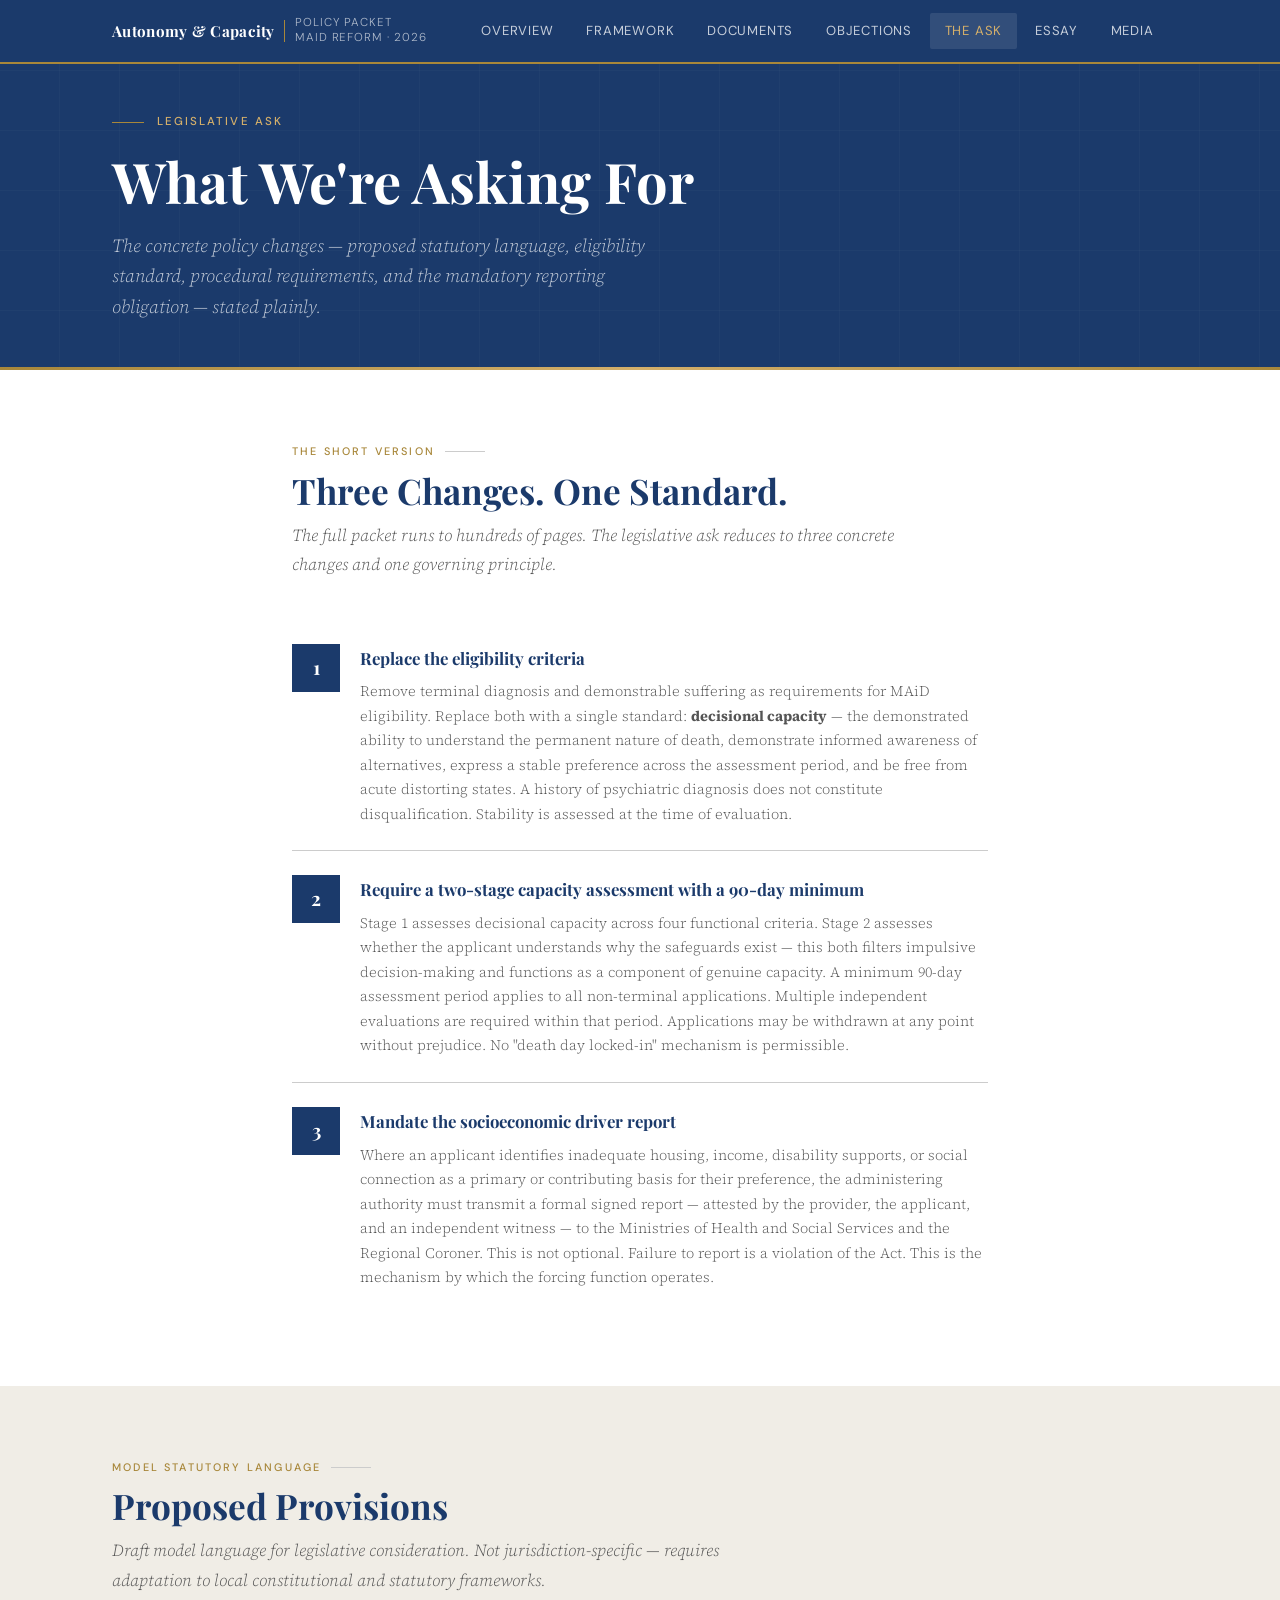
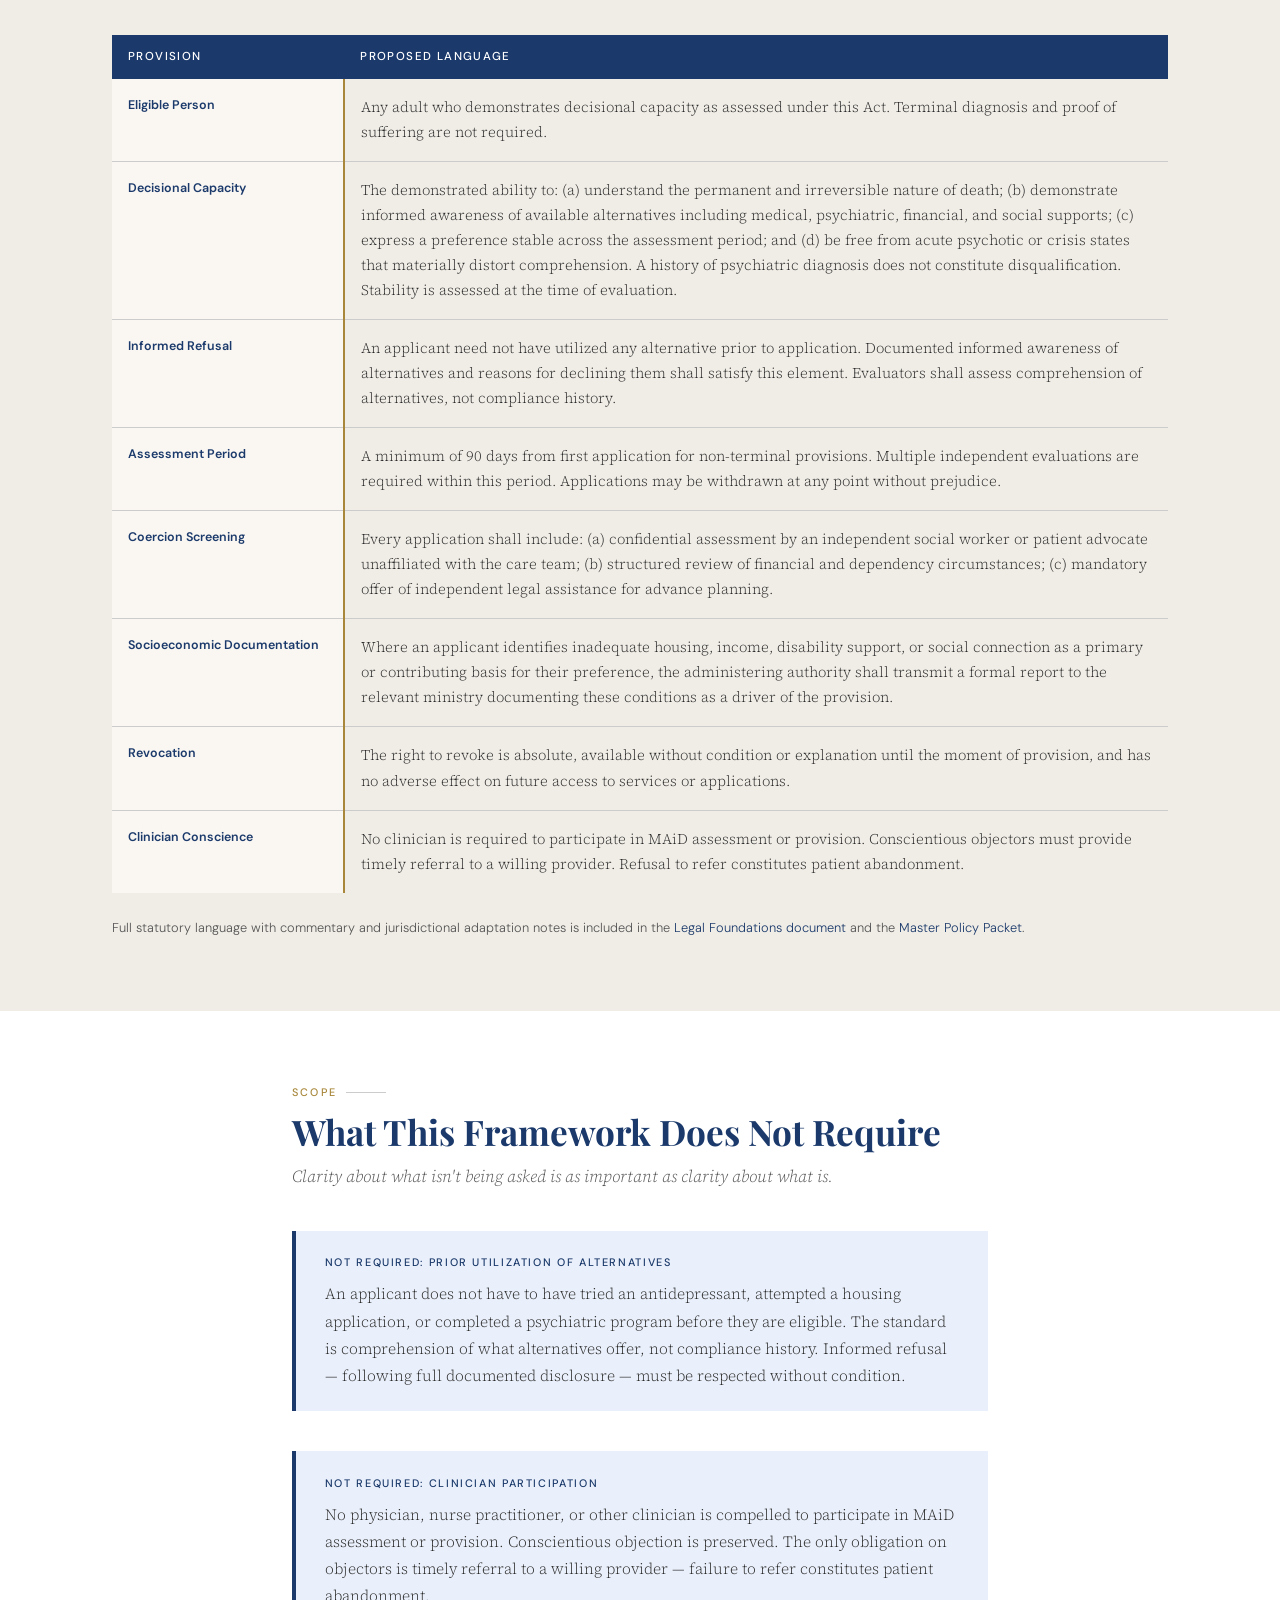
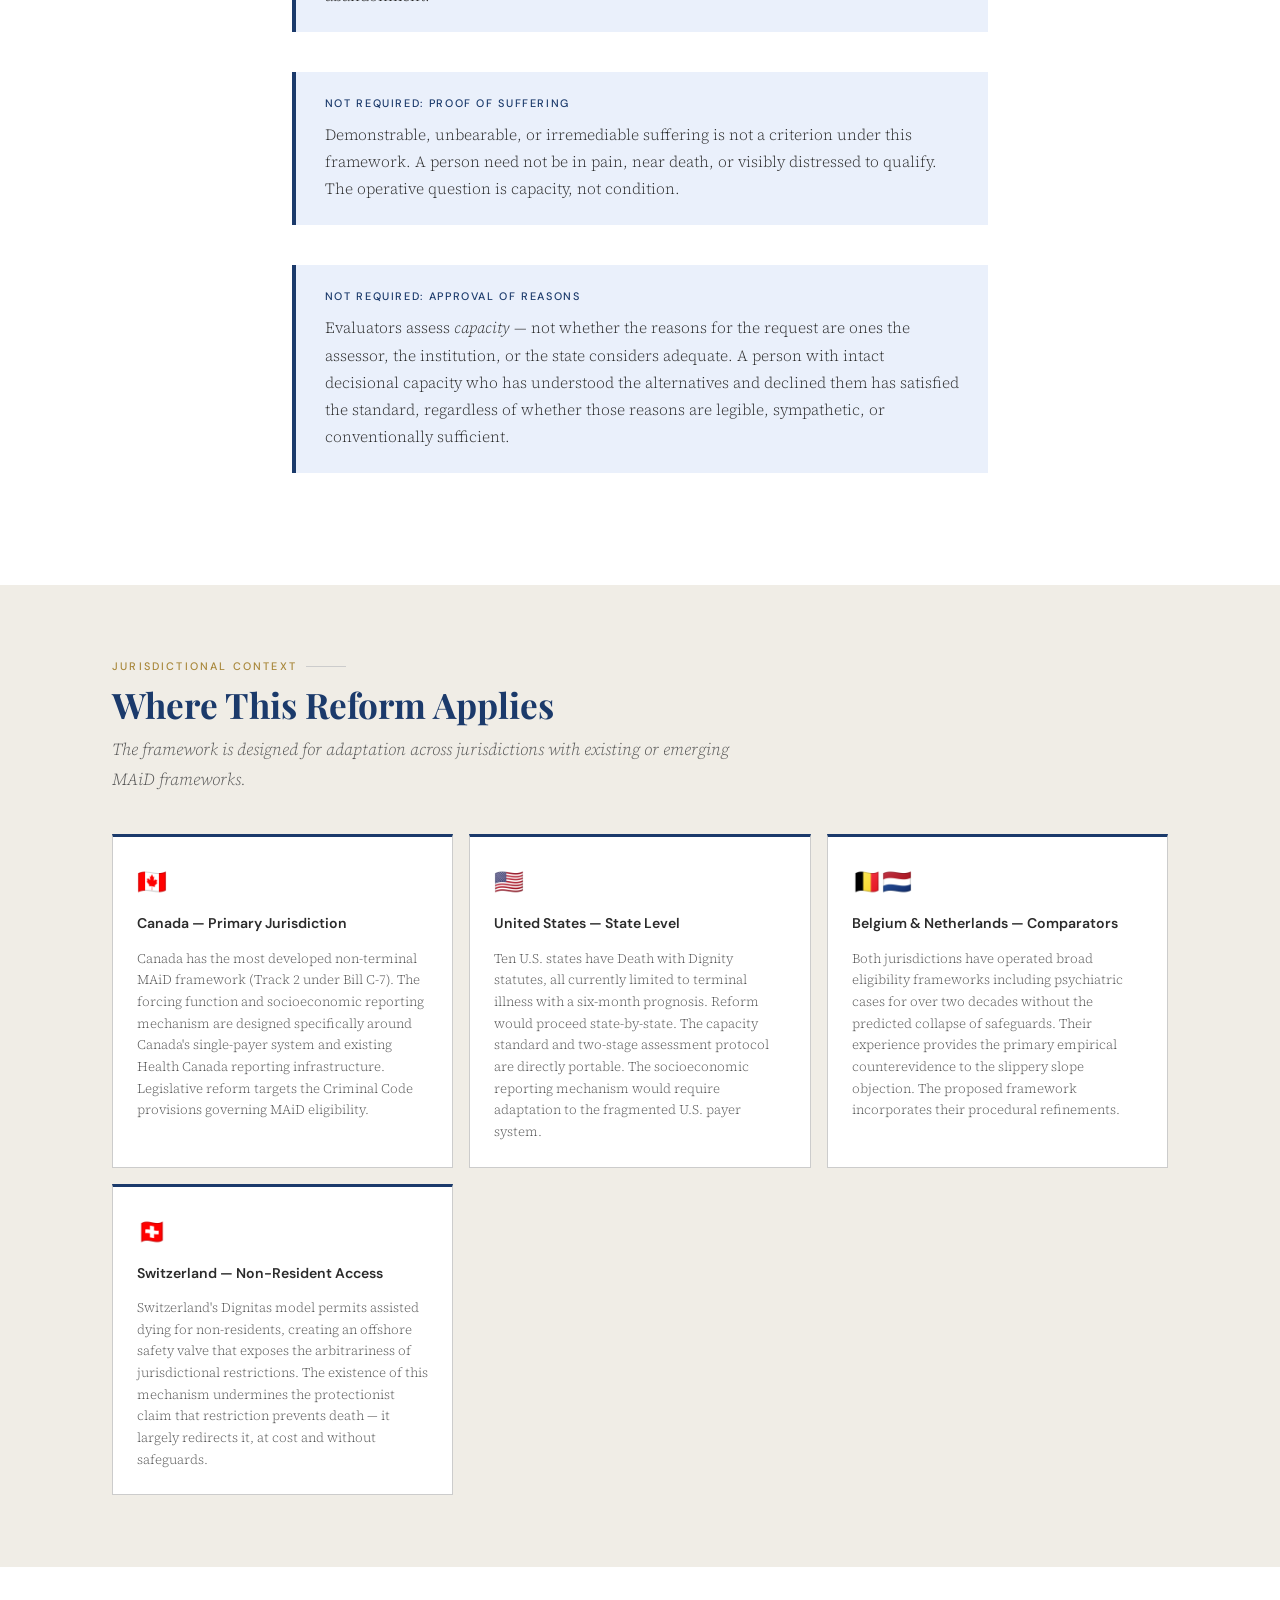
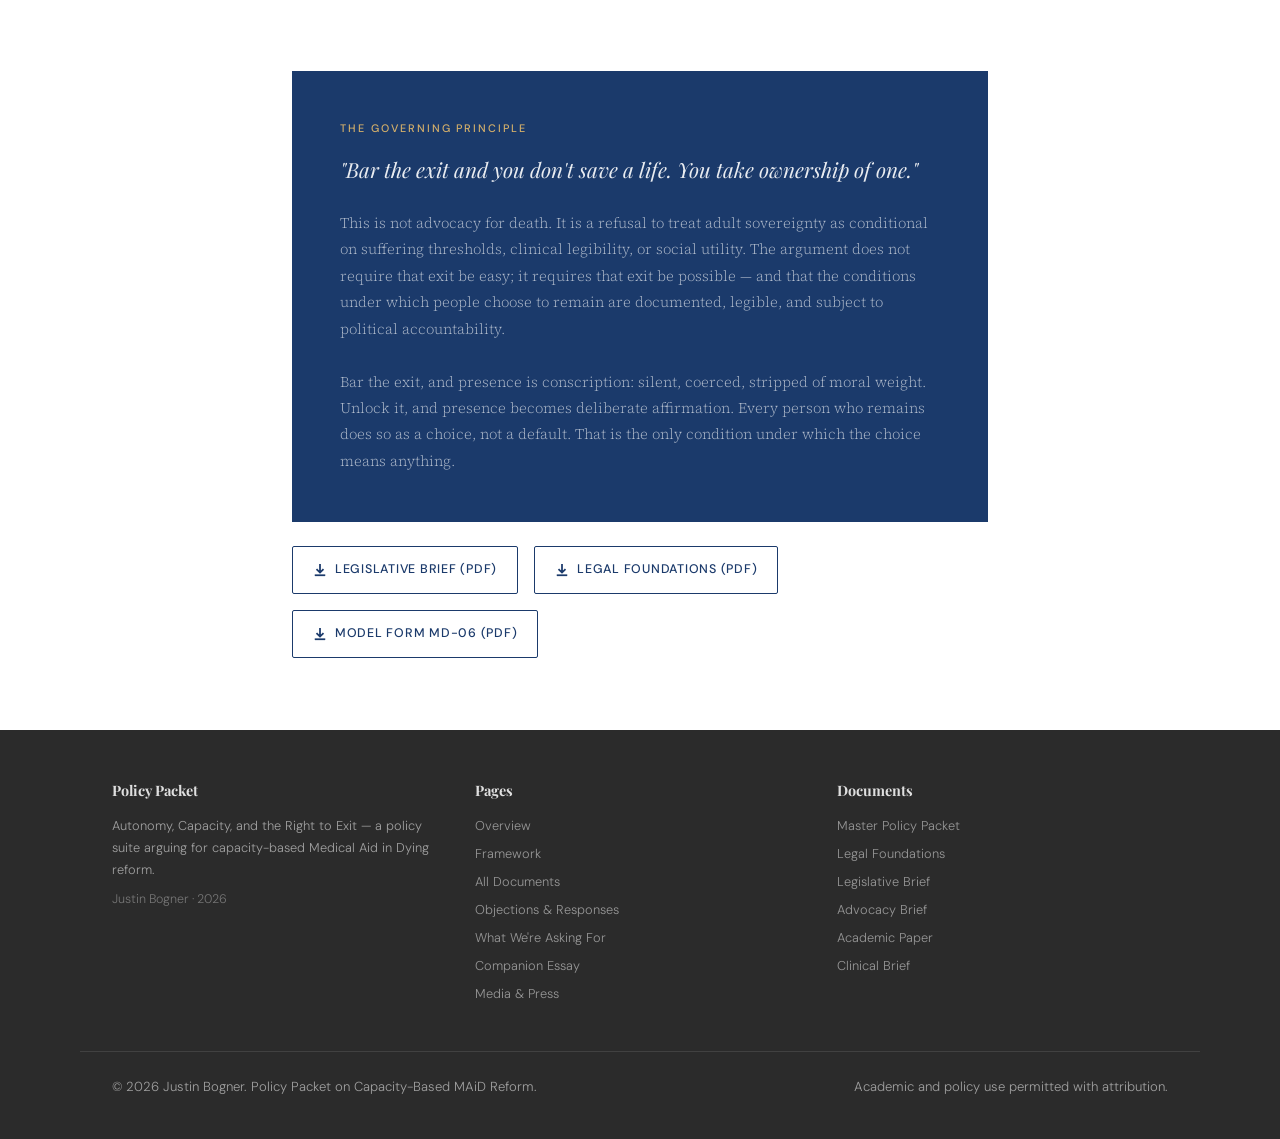
==== ask.html @ 9078996b "Add files via upload" ====
<!DOCTYPE html>
<html lang="en">
<head>
  <meta charset="UTF-8">
  <meta name="viewport" content="width=device-width, initial-scale=1.0">
  <title>What We're Asking For — Autonomy, Capacity, and the Right to Exit</title>
  <meta name="description" content="The concrete legislative ask: proposed statutory language, eligibility standard, procedural requirements, and the mandatory reporting mechanism.">
  <link rel="stylesheet" href="style.css">
</head>
<body>

<header class="site-header">
  <div class="site-header__inner">
    <a href="index.html" class="site-header__wordmark">
      <span>Autonomy &amp; Capacity</span>
      <span class="wordmark-rule"></span>
      <span class="wordmark-sub">Policy Packet<br>MAiD Reform · 2026</span>
    </a>
    <nav>
      <a href="index.html">Overview</a>
      <a href="framework.html">Framework</a>
      <a href="documents.html">Documents</a>
      <a href="objections.html">Objections</a>
      <a href="ask.html" class="active">The Ask</a>
      <a href="essay.html">Essay</a>
      <a href="media.html">Media</a>
    </nav>
    <button class="nav-toggle" aria-label="Toggle navigation" aria-expanded="false">
      <span class="nav-toggle__bar"></span>
      <span class="nav-toggle__bar"></span>
      <span class="nav-toggle__bar"></span>
    </button>
  </div>
</header>

<section class="hero hero--sm">
  <div class="hero__inner">
    <div class="hero__eyebrow">Legislative Ask</div>
    <h1 class="hero__title">What We're Asking For</h1>
    <p class="hero__subtitle">The concrete policy changes — proposed statutory language, eligibility standard, procedural requirements, and the mandatory reporting obligation — stated plainly.</p>
  </div>
</section>

<!-- BOTTOM LINE UP FRONT -->
<section class="section section--white">
  <div class="container--narrow">
    <div class="section__label">The Short Version</div>
    <h2 class="section__title">Three Changes. One Standard.</h2>
    <p class="section__lead">The full packet runs to hundreds of pages. The legislative ask reduces to three concrete changes and one governing principle.</p>

    <div style="margin-top: 2rem;">
      <div class="ask-step">
        <div class="ask-step__num">1</div>
        <div>
          <div class="ask-step__title">Replace the eligibility criteria</div>
          <div class="ask-step__text">Remove terminal diagnosis and demonstrable suffering as requirements for MAiD eligibility. Replace both with a single standard: <strong>decisional capacity</strong> — the demonstrated ability to understand the permanent nature of death, demonstrate informed awareness of alternatives, express a stable preference across the assessment period, and be free from acute distorting states. A history of psychiatric diagnosis does not constitute disqualification. Stability is assessed at the time of evaluation.</div>
        </div>
      </div>
      <div class="ask-step">
        <div class="ask-step__num">2</div>
        <div>
          <div class="ask-step__title">Require a two-stage capacity assessment with a 90-day minimum</div>
          <div class="ask-step__text">Stage 1 assesses decisional capacity across four functional criteria. Stage 2 assesses whether the applicant understands why the safeguards exist — this both filters impulsive decision-making and functions as a component of genuine capacity. A minimum 90-day assessment period applies to all non-terminal applications. Multiple independent evaluations are required within that period. Applications may be withdrawn at any point without prejudice. No "death day locked-in" mechanism is permissible.</div>
        </div>
      </div>
      <div class="ask-step">
        <div class="ask-step__num">3</div>
        <div>
          <div class="ask-step__title">Mandate the socioeconomic driver report</div>
          <div class="ask-step__text">Where an applicant identifies inadequate housing, income, disability supports, or social connection as a primary or contributing basis for their preference, the administering authority must transmit a formal signed report — attested by the provider, the applicant, and an independent witness — to the Ministries of Health and Social Services and the Regional Coroner. This is not optional. Failure to report is a violation of the Act. This is the mechanism by which the forcing function operates.</div>
        </div>
      </div>
    </div>
  </div>
</section>

<!-- STATUTORY LANGUAGE -->
<section class="section section--alt">
  <div class="container">
    <div class="section__label">Model Statutory Language</div>
    <h2 class="section__title">Proposed Provisions</h2>
    <p class="section__lead">Draft model language for legislative consideration. Not jurisdiction-specific — requires adaptation to local constitutional and statutory frameworks.</p>

    <table class="statute-table">
      <thead>
        <tr>
          <th>Provision</th>
          <th>Proposed Language</th>
        </tr>
      </thead>
      <tbody>
        <tr>
          <td>Eligible Person</td>
          <td>Any adult who demonstrates decisional capacity as assessed under this Act. Terminal diagnosis and proof of suffering are not required.</td>
        </tr>
        <tr>
          <td>Decisional Capacity</td>
          <td>The demonstrated ability to: (a) understand the permanent and irreversible nature of death; (b) demonstrate informed awareness of available alternatives including medical, psychiatric, financial, and social supports; (c) express a preference stable across the assessment period; and (d) be free from acute psychotic or crisis states that materially distort comprehension. A history of psychiatric diagnosis does not constitute disqualification. Stability is assessed at the time of evaluation.</td>
        </tr>
        <tr>
          <td>Informed Refusal</td>
          <td>An applicant need not have utilized any alternative prior to application. Documented informed awareness of alternatives and reasons for declining them shall satisfy this element. Evaluators shall assess comprehension of alternatives, not compliance history.</td>
        </tr>
        <tr>
          <td>Assessment Period</td>
          <td>A minimum of 90 days from first application for non-terminal provisions. Multiple independent evaluations are required within this period. Applications may be withdrawn at any point without prejudice.</td>
        </tr>
        <tr>
          <td>Coercion Screening</td>
          <td>Every application shall include: (a) confidential assessment by an independent social worker or patient advocate unaffiliated with the care team; (b) structured review of financial and dependency circumstances; (c) mandatory offer of independent legal assistance for advance planning.</td>
        </tr>
        <tr>
          <td>Socioeconomic Documentation</td>
          <td>Where an applicant identifies inadequate housing, income, disability support, or social connection as a primary or contributing basis for their preference, the administering authority shall transmit a formal report to the relevant ministry documenting these conditions as a driver of the provision.</td>
        </tr>
        <tr>
          <td>Revocation</td>
          <td>The right to revoke is absolute, available without condition or explanation until the moment of provision, and has no adverse effect on future access to services or applications.</td>
        </tr>
        <tr>
          <td>Clinician Conscience</td>
          <td>No clinician is required to participate in MAiD assessment or provision. Conscientious objectors must provide timely referral to a willing provider. Refusal to refer constitutes patient abandonment.</td>
        </tr>
      </tbody>
    </table>

    <p style="font-size:0.8rem; color:var(--mid); font-family:'DM Sans',sans-serif; margin-top:0.75rem;">Full statutory language with commentary and jurisdictional adaptation notes is included in the <a href="pdfs/01_legal_foundations.pdf" target="_blank" style="color:var(--navy);">Legal Foundations document</a> and the <a href="pdfs/00_master_policy.pdf" target="_blank" style="color:var(--navy);">Master Policy Packet</a>.</p>
  </div>
</section>

<!-- WHAT THIS DOES NOT ASK -->
<section class="section section--white">
  <div class="container--narrow">
    <div class="section__label">Scope</div>
    <h2 class="section__title">What This Framework Does Not Require</h2>
    <p class="section__lead">Clarity about what isn't being asked is as important as clarity about what is.</p>

    <div class="callout callout--navy mt-15">
      <div class="callout__label">Not required: prior utilization of alternatives</div>
      <p>An applicant does not have to have tried an antidepressant, attempted a housing application, or completed a psychiatric program before they are eligible. The standard is comprehension of what alternatives offer, not compliance history. Informed refusal — following full documented disclosure — must be respected without condition.</p>
    </div>

    <div class="callout callout--navy">
      <div class="callout__label">Not required: clinician participation</div>
      <p>No physician, nurse practitioner, or other clinician is compelled to participate in MAiD assessment or provision. Conscientious objection is preserved. The only obligation on objectors is timely referral to a willing provider — failure to refer constitutes patient abandonment.</p>
    </div>

    <div class="callout callout--navy">
      <div class="callout__label">Not required: proof of suffering</div>
      <p>Demonstrable, unbearable, or irremediable suffering is not a criterion under this framework. A person need not be in pain, near death, or visibly distressed to qualify. The operative question is capacity, not condition.</p>
    </div>

    <div class="callout callout--navy">
      <div class="callout__label">Not required: approval of reasons</div>
      <p>Evaluators assess <em>capacity</em> — not whether the reasons for the request are ones the assessor, the institution, or the state considers adequate. A person with intact decisional capacity who has understood the alternatives and declined them has satisfied the standard, regardless of whether those reasons are legible, sympathetic, or conventionally sufficient.</p>
    </div>
  </div>
</section>

<!-- JURISDICTIONAL CONTEXT -->
<section class="section section--alt">
  <div class="container">
    <div class="section__label">Jurisdictional Context</div>
    <h2 class="section__title">Where This Reform Applies</h2>
    <p class="section__lead">The framework is designed for adaptation across jurisdictions with existing or emerging MAiD frameworks.</p>

    <div class="jurisdiction-grid">
      <div class="jurisdiction-card">
        <div class="jurisdiction-card__flag">🇨🇦</div>
        <div class="jurisdiction-card__name">Canada — Primary Jurisdiction</div>
        <div class="jurisdiction-card__text">Canada has the most developed non-terminal MAiD framework (Track 2 under Bill C-7). The forcing function and socioeconomic reporting mechanism are designed specifically around Canada's single-payer system and existing Health Canada reporting infrastructure. Legislative reform targets the Criminal Code provisions governing MAiD eligibility.</div>
      </div>
      <div class="jurisdiction-card">
        <div class="jurisdiction-card__flag">🇺🇸</div>
        <div class="jurisdiction-card__name">United States — State Level</div>
        <div class="jurisdiction-card__text">Ten U.S. states have Death with Dignity statutes, all currently limited to terminal illness with a six-month prognosis. Reform would proceed state-by-state. The capacity standard and two-stage assessment protocol are directly portable. The socioeconomic reporting mechanism would require adaptation to the fragmented U.S. payer system.</div>
      </div>
      <div class="jurisdiction-card">
        <div class="jurisdiction-card__flag">🇧🇪🇳🇱</div>
        <div class="jurisdiction-card__name">Belgium &amp; Netherlands — Comparators</div>
        <div class="jurisdiction-card__text">Both jurisdictions have operated broad eligibility frameworks including psychiatric cases for over two decades without the predicted collapse of safeguards. Their experience provides the primary empirical counterevidence to the slippery slope objection. The proposed framework incorporates their procedural refinements.</div>
      </div>
      <div class="jurisdiction-card">
        <div class="jurisdiction-card__flag">🇨🇭</div>
        <div class="jurisdiction-card__name">Switzerland — Non-Resident Access</div>
        <div class="jurisdiction-card__text">Switzerland's Dignitas model permits assisted dying for non-residents, creating an offshore safety valve that exposes the arbitrariness of jurisdictional restrictions. The existence of this mechanism undermines the protectionist claim that restriction prevents death — it largely redirects it, at cost and without safeguards.</div>
      </div>
    </div>
  </div>
</section>

<!-- THE BOTTOM LINE -->
<section class="section section--white">
  <div class="container--narrow">
    <div class="bottom-line">
      <div class="bottom-line__label">The Governing Principle</div>
      <div class="bottom-line__text">"Bar the exit and you don't save a life. You take ownership of one."</div>
      <div class="bottom-line__body">
        This is not advocacy for death. It is a refusal to treat adult sovereignty as conditional on suffering thresholds, clinical legibility, or social utility. The argument does not require that exit be easy; it requires that exit be possible — and that the conditions under which people choose to remain are documented, legible, and subject to political accountability.<br><br>
        Bar the exit, and presence is conscription: silent, coerced, stripped of moral weight. Unlock it, and presence becomes deliberate affirmation. Every person who remains does so as a choice, not a default. That is the only condition under which the choice means anything.
      </div>
    </div>

    <div class="flex-actions">
      <a href="pdfs/01_legislative_brief.pdf" target="_blank" class="doc-card__link doc-card__link--padded">
        <svg viewBox="0 0 16 16" fill="none" stroke="currentColor" stroke-width="2"><path d="M8 1v10M4 7l4 4 4-4"/><path d="M2 14h12"/></svg>
        Legislative Brief (PDF)
      </a>
      <a href="pdfs/01_legal_foundations.pdf" target="_blank" class="doc-card__link doc-card__link--padded">
        <svg viewBox="0 0 16 16" fill="none" stroke="currentColor" stroke-width="2"><path d="M8 1v10M4 7l4 4 4-4"/><path d="M2 14h12"/></svg>
        Legal Foundations (PDF)
      </a>
      <a href="pdfs/05_model_reporting_form.pdf" target="_blank" class="doc-card__link doc-card__link--padded">
        <svg viewBox="0 0 16 16" fill="none" stroke="currentColor" stroke-width="2"><path d="M8 1v10M4 7l4 4 4-4"/><path d="M2 14h12"/></svg>
        Model Form MD-06 (PDF)
      </a>
    </div>
  </div>
</section>

<footer class="site-footer">
  <div class="site-footer__inner">
    <div class="footer-col">
      <div class="footer-col__title">Policy Packet</div>
      <p style="font-size:0.8rem; line-height:1.7; margin-bottom:0.5rem;">Autonomy, Capacity, and the Right to Exit — a policy suite arguing for capacity-based Medical Aid in Dying reform.</p>
      <p style="font-size:0.78rem; color:rgba(255,255,255,0.35);">Justin Bogner · 2026</p>
    </div>
    <div class="footer-col">
      <div class="footer-col__title">Pages</div>
      <a href="index.html">Overview</a>
      <a href="framework.html">Framework</a>
      <a href="documents.html">All Documents</a>
      <a href="objections.html">Objections &amp; Responses</a>
      <a href="ask.html">What We're Asking For</a>
      <a href="essay.html">Companion Essay</a>
      <a href="media.html">Media &amp; Press</a>
    </div>
    <div class="footer-col">
      <div class="footer-col__title">Documents</div>
      <a href="pdfs/00_master_policy.pdf" target="_blank" download>Master Policy Packet</a>
      <a href="pdfs/01_legal_foundations.pdf" target="_blank" download>Legal Foundations</a>
      <a href="pdfs/01_legislative_brief.pdf" target="_blank" download>Legislative Brief</a>
      <a href="pdfs/02_advocacy_brief.pdf" target="_blank" download>Advocacy Brief</a>
      <a href="pdfs/03_academic_paper.pdf" target="_blank" download>Academic Paper</a>
      <a href="pdfs/04_clinical_brief.pdf" target="_blank" download>Clinical Brief</a>
    </div>
  </div>
  <div class="site-footer__bottom">
    <span>© 2026 Justin Bogner. Policy Packet on Capacity-Based MAiD Reform.</span>
    <span>Academic and policy use permitted with attribution.</span>
  </div>
</footer>

<script src="nav.js"></script>
</body>
</html>
---- style.css ----
/* ─── IMPORTS ─────────────────────────────────────────────── */
@import url('https://fonts.googleapis.com/css2?family=Playfair+Display:ital,wght@0,400;0,600;0,700;1,400;1,600&family=Source+Serif+4:ital,opsz,wght@0,8..60,300;0,8..60,400;0,8..60,600;1,8..60,300;1,8..60,400&family=DM+Sans:wght@300;400;500&display=swap');

/* ─── VARIABLES ───────────────────────────────────────────── */
:root {
  --navy:       #1B3A6B;
  --navy-mid:   #2E5D9E;
  --navy-light: #EAF0FB;
  --cream:      #FAF7F2;
  --cream-dark: #F0EDE6;
  --gold:       #A8873A;
  --gold-light: #D4AF6A;
  --charcoal:   #2B2B2B;
  --mid:        #555555;
  --rule:       #CCCCCC;
  --white:      #FFFFFF;
}

/* ─── RESET & BASE ────────────────────────────────────────── */
*, *::before, *::after { box-sizing: border-box; margin: 0; padding: 0; }

html { scroll-behavior: smooth; }

body {
  font-family: 'Source Serif 4', Georgia, serif;
  font-weight: 300;
  background: var(--cream);
  color: var(--charcoal);
  line-height: 1.75;
  font-size: 17px;
  -webkit-font-smoothing: antialiased;
}

/* ─── TYPOGRAPHY ──────────────────────────────────────────── */
h1, h2, h3, h4 {
  font-family: 'Playfair Display', Georgia, serif;
  font-weight: 700;
  line-height: 1.15;
  color: var(--navy);
}

.sans { font-family: 'DM Sans', sans-serif; }

p { margin-bottom: 1.2em; }
p:last-child { margin-bottom: 0; }

a { color: var(--navy-mid); text-decoration: none; }
a:hover { text-decoration: underline; color: var(--navy); }

/* ─── LAYOUT ──────────────────────────────────────────────── */
.container {
  max-width: 1120px;
  margin: 0 auto;
  padding: 0 2rem;
}

.container--narrow {
  max-width: 760px;
  margin: 0 auto;
  padding: 0 2rem;
}

/* ─── HEADER / NAV ────────────────────────────────────────── */
.site-header {
  background: var(--navy);
  position: sticky;
  top: 0;
  z-index: 100;
  border-bottom: 2px solid var(--gold);
}

.site-header__inner {
  display: flex;
  align-items: center;
  justify-content: space-between;
  height: 62px;
  max-width: 1120px;
  margin: 0 auto;
  padding: 0 2rem;
}

.site-header__wordmark {
  font-family: 'Playfair Display', serif;
  font-size: 0.95rem;
  font-weight: 700;
  letter-spacing: 0.02em;
  color: var(--white);
  text-decoration: none;
  display: flex;
  align-items: center;
  gap: 0.6rem;
}

.site-header__wordmark:hover { text-decoration: none; }

.wordmark-rule {
  width: 1px;
  height: 22px;
  background: var(--gold);
}

.wordmark-sub {
  font-family: 'DM Sans', sans-serif;
  font-size: 0.72rem;
  font-weight: 300;
  letter-spacing: 0.08em;
  text-transform: uppercase;
  color: rgba(255,255,255,0.65);
  line-height: 1.3;
}

nav { display: flex; align-items: center; gap: 0.25rem; }

nav a {
  font-family: 'DM Sans', sans-serif;
  font-size: 0.82rem;
  font-weight: 400;
  letter-spacing: 0.06em;
  text-transform: uppercase;
  color: rgba(255,255,255,0.75);
  padding: 0.4rem 0.9rem;
  border-radius: 2px;
  transition: color 0.2s, background 0.2s;
  text-decoration: none;
}

nav a:hover, nav a.active {
  color: var(--white);
  background: rgba(255,255,255,0.1);
  text-decoration: none;
}

nav a.active {
  color: var(--gold-light);
}

/* ─── HERO ────────────────────────────────────────────────── */
.hero {
  background: var(--navy);
  padding: 5rem 0 4.5rem;
  position: relative;
  overflow: hidden;
}

.hero::before {
  content: '';
  position: absolute;
  inset: 0;
  background:
    repeating-linear-gradient(
      0deg,
      transparent,
      transparent 59px,
      rgba(255,255,255,0.025) 59px,
      rgba(255,255,255,0.025) 60px
    ),
    repeating-linear-gradient(
      90deg,
      transparent,
      transparent 59px,
      rgba(255,255,255,0.025) 59px,
      rgba(255,255,255,0.025) 60px
    );
}

.hero::after {
  content: '';
  position: absolute;
  left: 0; right: 0; bottom: 0;
  height: 3px;
  background: linear-gradient(90deg, var(--gold), var(--gold-light), var(--gold));
}

.hero__inner {
  position: relative;
  max-width: 1120px;
  margin: 0 auto;
  padding: 0 2rem;
}

.hero__eyebrow {
  font-family: 'DM Sans', sans-serif;
  font-size: 0.72rem;
  font-weight: 500;
  letter-spacing: 0.18em;
  text-transform: uppercase;
  color: var(--gold-light);
  margin-bottom: 1.2rem;
  display: flex;
  align-items: center;
  gap: 0.8rem;
}

.hero__eyebrow::before {
  content: '';
  display: inline-block;
  width: 32px;
  height: 1px;
  background: var(--gold);
}

.hero__title {
  font-family: 'Playfair Display', serif;
  font-size: clamp(2rem, 5vw, 3.5rem);
  font-weight: 700;
  color: var(--white);
  line-height: 1.08;
  max-width: 700px;
  margin-bottom: 1.2rem;
}

.hero__subtitle {
  font-family: 'Source Serif 4', serif;
  font-size: 1.15rem;
  font-weight: 300;
  font-style: italic;
  color: rgba(255,255,255,0.72);
  max-width: 560px;
  margin-bottom: 2rem;
  line-height: 1.65;
}

.hero__meta {
  font-family: 'DM Sans', sans-serif;
  font-size: 0.8rem;
  color: rgba(255,255,255,0.45);
  letter-spacing: 0.05em;
}

.hero__cta {
  display: inline-flex;
  align-items: center;
  gap: 0.5rem;
  background: var(--gold);
  color: var(--navy) !important;
  font-family: 'DM Sans', sans-serif;
  font-size: 0.82rem;
  font-weight: 500;
  letter-spacing: 0.08em;
  text-transform: uppercase;
  padding: 0.7rem 1.5rem;
  border-radius: 2px;
  transition: background 0.2s;
  text-decoration: none !important;
  margin-top: 1.5rem;
}

.hero__cta:hover { background: var(--gold-light); }

/* ─── SECTION ─────────────────────────────────────────────── */
.section {
  padding: 4.5rem 0;
}

.section--alt {
  background: var(--cream-dark);
}

.section--white {
  background: var(--white);
}

.section__label {
  font-family: 'DM Sans', sans-serif;
  font-size: 0.68rem;
  font-weight: 500;
  letter-spacing: 0.2em;
  text-transform: uppercase;
  color: var(--gold);
  margin-bottom: 0.6rem;
  display: flex;
  align-items: center;
  gap: 0.6rem;
}

.section__label::after {
  content: '';
  flex: 1;
  height: 1px;
  background: var(--rule);
  max-width: 40px;
}

.section__title {
  font-size: clamp(1.5rem, 3vw, 2.2rem);
  margin-bottom: 0.6rem;
}

.section__lead {
  font-size: 1.05rem;
  color: var(--mid);
  font-style: italic;
  margin-bottom: 2.5rem;
  max-width: 620px;
}

/* ─── CALLOUT BOX ─────────────────────────────────────────── */
.callout {
  background: var(--navy-light);
  border-left: 4px solid var(--navy-mid);
  padding: 1.4rem 1.8rem;
  margin: 2.5rem 0;
  font-size: 0.97rem;
}

.callout--gold {
  background: #FBF6E9;
  border-left-color: var(--gold);
}

.callout__label {
  font-family: 'DM Sans', sans-serif;
  font-size: 0.68rem;
  font-weight: 500;
  letter-spacing: 0.15em;
  text-transform: uppercase;
  color: var(--navy-mid);
  margin-bottom: 0.5rem;
}

.callout--gold .callout__label { color: var(--gold); }

/* ─── DOCUMENT CARDS ──────────────────────────────────────── */
.doc-grid {
  display: grid;
  grid-template-columns: repeat(auto-fill, minmax(320px, 1fr));
  gap: 1.5rem;
  margin-top: 2rem;
}

.doc-card {
  background: var(--white);
  border: 1px solid var(--rule);
  border-top: 3px solid var(--navy);
  padding: 1.8rem;
  display: flex;
  flex-direction: column;
  transition: box-shadow 0.2s, transform 0.2s;
}

.doc-card:hover {
  box-shadow: 0 8px 32px rgba(27,58,107,0.12);
  transform: translateY(-2px);
}

.doc-card__audience {
  font-family: 'DM Sans', sans-serif;
  font-size: 0.67rem;
  font-weight: 500;
  letter-spacing: 0.16em;
  text-transform: uppercase;
  color: var(--gold);
  margin-bottom: 0.5rem;
}

.doc-card__title {
  font-family: 'Playfair Display', serif;
  font-size: 1.1rem;
  font-weight: 700;
  color: var(--navy);
  line-height: 1.25;
  margin-bottom: 0.75rem;
}

.doc-card__subtitle {
  font-family: 'DM Sans', sans-serif;
  font-size: 0.8rem;
  color: var(--mid);
  margin-bottom: 1rem;
  font-style: italic;
}

.doc-card__desc {
  font-size: 0.88rem;
  color: var(--mid);
  line-height: 1.65;
  flex: 1;
  margin-bottom: 1.5rem;
}

.doc-card__link {
  display: inline-flex;
  align-items: center;
  gap: 0.5rem;
  font-family: 'DM Sans', sans-serif;
  font-size: 0.78rem;
  font-weight: 500;
  letter-spacing: 0.06em;
  text-transform: uppercase;
  color: var(--navy);
  border: 1px solid var(--navy);
  padding: 0.45rem 1rem;
  border-radius: 2px;
  transition: background 0.2s, color 0.2s;
  align-self: flex-start;
}

.doc-card__link:hover {
  background: var(--navy);
  color: var(--white);
  text-decoration: none;
}

.doc-card__link svg { width: 14px; height: 14px; }

.doc-card__link--padded { padding: 0.75rem 1.25rem; }

/* ─── FRAMEWORK PILLARS ───────────────────────────────────── */
.pillars {
  display: grid;
  grid-template-columns: repeat(auto-fill, minmax(240px, 1fr));
  gap: 1.5rem;
  margin-top: 2rem;
}

.pillar {
  padding: 1.5rem;
  border-top: 2px solid var(--gold);
  background: var(--white);
}

.pillar__number {
  font-family: 'Playfair Display', serif;
  font-size: 2.5rem;
  font-weight: 700;
  color: var(--rule);
  line-height: 1;
  margin-bottom: 0.5rem;
}

.pillar__title {
  font-family: 'Playfair Display', serif;
  font-size: 1rem;
  font-weight: 700;
  color: var(--navy);
  margin-bottom: 0.5rem;
}

.pillar__text {
  font-size: 0.88rem;
  color: var(--mid);
  line-height: 1.65;
}

/* ─── TWO-COLUMN LAYOUT ───────────────────────────────────── */
.two-col {
  display: grid;
  grid-template-columns: 1fr 1fr;
  gap: 3rem;
  align-items: start;
}

@media (max-width: 768px) {
  .two-col { grid-template-columns: 1fr; gap: 2rem; }
  .hero__title { font-size: 2rem; }
  nav a { padding: 0.4rem 0.6rem; font-size: 0.75rem; }
}

/* ─── OBJECTION TABLE ─────────────────────────────────────── */
.objection-row {
  display: grid;
  grid-template-columns: 1fr 1fr;
  gap: 1.5rem;
  padding: 1.5rem 0;
  border-bottom: 1px solid var(--rule);
}

.objection-row:last-child { border-bottom: none; }

.objection-row__label {
  font-family: 'DM Sans', sans-serif;
  font-size: 0.68rem;
  font-weight: 500;
  letter-spacing: 0.12em;
  text-transform: uppercase;
  margin-bottom: 0.4rem;
}

.objection-row__label--obj { color: #8B2020; }
.objection-row__label--resp { color: var(--navy-mid); }

.objection-row__text {
  font-size: 0.9rem;
  color: var(--mid);
  line-height: 1.65;
}

/* ─── FOOTER ──────────────────────────────────────────────── */
.site-footer {
  background: var(--charcoal);
  color: rgba(255,255,255,0.55);
  padding: 3rem 0 2.5rem;
  font-family: 'DM Sans', sans-serif;
  font-size: 0.82rem;
}

.site-footer__inner {
  max-width: 1120px;
  margin: 0 auto;
  padding: 0 2rem;
  display: grid;
  grid-template-columns: 1fr 1fr 1fr;
  gap: 2rem;
  margin-bottom: 2.5rem;
}

.footer-col__title {
  font-family: 'Playfair Display', serif;
  font-size: 0.9rem;
  font-weight: 700;
  color: rgba(255,255,255,0.85);
  margin-bottom: 0.75rem;
}

.footer-col a {
  display: block;
  color: rgba(255,255,255,0.5);
  margin-bottom: 0.35rem;
  font-size: 0.8rem;
  transition: color 0.2s;
}

.footer-col a:hover { color: var(--gold-light); text-decoration: none; }

.site-footer__bottom {
  max-width: 1120px;
  margin: 0 auto;
  padding: 1.5rem 2rem 0;
  border-top: 1px solid rgba(255,255,255,0.1);
  display: flex;
  justify-content: space-between;
  align-items: center;
  flex-wrap: wrap;
  gap: 0.5rem;
}

@media (max-width: 768px) {
  .site-footer__inner { grid-template-columns: 1fr; }
  .site-footer__bottom { flex-direction: column; text-align: center; }
  .objection-row { grid-template-columns: 1fr; }
}

/* ─── UTILITY ─────────────────────────────────────────────── */
.rule {
  border: none;
  border-top: 1px solid var(--rule);
  margin: 2.5rem 0;
}

.text-gold  { color: var(--gold); }
.text-navy  { color: var(--navy); }
.text-mid   { color: var(--mid); }

.mt-1  { margin-top: 1rem; }
.mt-15 { margin-top: 1.5rem; }
.mt-2  { margin-top: 2rem; }

/* Right-aligned section-tail navigation link (e.g. "Read the Full Framework →") */
.section-tail {
  margin-top: 2rem;
  text-align: right;
}

.section-tail a {
  font-family: 'DM Sans', sans-serif;
  font-size: 0.82rem;
  font-weight: 500;
  letter-spacing: 0.06em;
  text-transform: uppercase;
  color: var(--navy);
}

/* Overflow scroll wrapper for wide tables */
.overflow-x-auto { overflow-x: auto; }

/* Flex action/button group */
.flex-actions {
  display: flex;
  gap: 1rem;
  flex-wrap: wrap;
  margin-top: 1.5rem;
}

.flex-actions--center { justify-content: center; }

/* Two-col equal (for callout grids, etc.) */
.two-col-equal {
  display: grid;
  grid-template-columns: 1fr 1fr;
  gap: 1rem;
}

/* Remove default callout vertical margin when inside a grid */
.two-col-equal .callout { margin: 0; }

@media (max-width: 768px) {
  .two-col-equal { grid-template-columns: 1fr; }
}

/* ─── ANIMATE ─────────────────────────────────────────────── */
@keyframes fadeUp {
  from { opacity: 0; transform: translateY(16px); }
  to   { opacity: 1; transform: translateY(0); }
}

.hero__eyebrow { animation: fadeUp 0.6s ease both; }
.hero__title   { animation: fadeUp 0.7s 0.1s ease both; }
.hero__subtitle{ animation: fadeUp 0.7s 0.2s ease both; }
.hero__cta     { animation: fadeUp 0.7s 0.3s ease both; }

/* ─── PAGE-SPECIFIC HERO VARIANTS ─────────────────────────── */
.hero--sm { padding: 3rem 0 3rem; }

/* ─── MOBILE NAV ──────────────────────────────────────────── */
.nav-toggle {
  display: none;
  align-items: center;
  justify-content: center;
  background: none;
  border: 1px solid rgba(255,255,255,0.2);
  border-radius: 2px;
  cursor: pointer;
  padding: 0.45rem;
  color: rgba(255,255,255,0.75);
  flex-direction: column;
  gap: 4px;
  width: 36px;
  height: 36px;
  flex-shrink: 0;
}

.nav-toggle:hover { border-color: rgba(255,255,255,0.45); color: var(--white); }

.nav-toggle__bar {
  display: block;
  width: 18px;
  height: 2px;
  background: currentColor;
  transition: transform 0.22s ease, opacity 0.22s ease;
}

/* Animated state when open */
.nav-toggle[aria-expanded="true"] .nav-toggle__bar:nth-child(1) {
  transform: translateY(6px) rotate(45deg);
}
.nav-toggle[aria-expanded="true"] .nav-toggle__bar:nth-child(2) {
  opacity: 0;
}
.nav-toggle[aria-expanded="true"] .nav-toggle__bar:nth-child(3) {
  transform: translateY(-6px) rotate(-45deg);
}

@media (max-width: 768px) {
  .nav-toggle { display: flex; }

  .site-header__inner {
    flex-wrap: wrap;
    height: auto;
    min-height: 62px;
    padding-top: 0.75rem;
    padding-bottom: 0.75rem;
    align-items: center;
  }

  nav {
    display: none;
    width: 100%;
    flex-direction: column;
    gap: 0;
    padding: 0.4rem 0 0.75rem;
    border-top: 1px solid rgba(255,255,255,0.1);
    margin-top: 0.5rem;
  }

  nav.nav-open { display: flex; }

  nav a {
    padding: 0.55rem 0.5rem;
    font-size: 0.8rem;
    border-radius: 2px;
  }
}

/* ─── BIBLIOGRAPHY ────────────────────────────────────────── */
.biblio-list {
  list-style: none;
  padding: 0;
  margin-top: 1.5rem;
}

.biblio-item {
  font-size: 0.9rem;
  color: var(--charcoal);
  line-height: 1.7;
  padding: 0.75rem 0;
  border-bottom: 1px solid var(--rule);
  padding-left: 1.25rem;
  position: relative;
}

.biblio-item::before {
  content: '';
  position: absolute;
  left: 0;
  top: 1.15rem;
  width: 6px;
  height: 1px;
  background: var(--gold);
}

.biblio-item:last-child { border-bottom: none; }

/* ─── CALLOUT VARIANTS ────────────────────────────────────── */
.callout--navy {
  background: var(--navy-light);
  border-left-color: var(--navy);
}

.callout--navy .callout__label { color: var(--navy); }

/* ─── FRAMEWORK PAGE ──────────────────────────────────────── */
.assessment-stage {
  background: var(--white);
  border: 1px solid var(--rule);
  padding: 2rem;
  margin-bottom: 1.5rem;
  position: relative;
}

.stage-number {
  position: absolute;
  top: -1px; right: 2rem;
  font-family: 'Playfair Display', serif;
  font-size: 4rem;
  font-weight: 700;
  color: var(--navy-light);
  line-height: 1;
}

.stage-title {
  font-family: 'Playfair Display', serif;
  font-size: 1.2rem;
  font-weight: 700;
  color: var(--navy);
  margin-bottom: 1rem;
}

.stage-item {
  padding: 0.75rem 0;
  border-bottom: 1px solid var(--cream-dark);
  display: grid;
  grid-template-columns: 180px 1fr;
  gap: 1rem;
  font-size: 0.92rem;
}

.stage-item:last-child { border-bottom: none; }

.stage-item__label {
  font-family: 'DM Sans', sans-serif;
  font-weight: 500;
  color: var(--navy);
  font-size: 0.85rem;
}

.stage-item__text { color: var(--mid); }

.comparator-table {
  width: 100%;
  border-collapse: collapse;
  font-size: 0.88rem;
  margin-top: 1.5rem;
}

.comparator-table th {
  font-family: 'DM Sans', sans-serif;
  font-size: 0.72rem;
  font-weight: 500;
  letter-spacing: 0.1em;
  text-transform: uppercase;
  color: var(--mid);
  background: var(--cream-dark);
  padding: 0.65rem 1rem;
  text-align: left;
  border-bottom: 2px solid var(--rule);
}

.comparator-table td {
  padding: 0.75rem 1rem;
  border-bottom: 1px solid var(--rule);
  color: var(--charcoal);
  vertical-align: top;
}

.comparator-table tr:last-child td {
  background: var(--navy-light);
  font-weight: 600;
  color: var(--navy);
}

.comparator-table tr:hover td { background: var(--cream-dark); }
.comparator-table tr:last-child:hover td { background: var(--navy-light); }

.badge {
  display: inline-block;
  font-family: 'DM Sans', sans-serif;
  font-size: 0.68rem;
  font-weight: 500;
  letter-spacing: 0.08em;
  text-transform: uppercase;
  padding: 0.2rem 0.55rem;
  border-radius: 2px;
}

.badge--yes { background: #E7F4E9; color: #1E6E35; }
.badge--no  { background: #F7ECEC; color: #8B2020; }

.timeline-vis {
  display: flex;
  align-items: center;
  justify-content: space-between;
  margin: 3rem 0;
  position: relative;
  padding: 0 1rem;
}

.timeline-vis::before {
  content: '';
  position: absolute;
  top: 50%;
  left: 20px;
  right: 20px;
  height: 2px;
  background: var(--rule);
  z-index: 0;
}

.t-node {
  position: relative;
  z-index: 1;
  background: var(--white);
  border: 1px solid var(--navy);
  color: var(--navy);
  font-family: 'DM Sans', sans-serif;
  font-size: 0.7rem;
  font-weight: 600;
  text-transform: uppercase;
  padding: 0.5rem 1rem;
  letter-spacing: 0.05em;
}

.t-node--wait {
  background: var(--cream-dark);
  border-color: var(--mid);
  color: var(--mid);
  border-style: dashed;
}

@media (max-width: 640px) {
  .stage-item { grid-template-columns: 1fr; }
  .stage-number { font-size: 3rem; }
  .timeline-vis { flex-direction: column; gap: 0.5rem; }
  .timeline-vis::before { display: none; }
}

/* ─── OBJECTIONS PAGE ─────────────────────────────────────── */
.objection-block { margin-bottom: 3.5rem; }

.objection-header {
  display: flex;
  align-items: flex-start;
  gap: 1.5rem;
  margin-bottom: 1.25rem;
}

.objection-label {
  font-family: 'DM Sans', sans-serif;
  font-size: 0.68rem;
  font-weight: 500;
  letter-spacing: 0.16em;
  text-transform: uppercase;
  color: #8B2020;
  margin-bottom: 0.3rem;
}

.objection-source {
  font-family: 'DM Sans', sans-serif;
  font-size: 0.75rem;
  color: var(--mid);
  font-style: italic;
}

.objection-title {
  font-family: 'Playfair Display', serif;
  font-size: 1.35rem;
  font-weight: 700;
  color: var(--charcoal);
  line-height: 1.2;
}

.objection-statement {
  background: #FDF3E7;
  border-left: 4px solid #C0622F;
  padding: 1.25rem 1.6rem;
  font-size: 0.95rem;
  font-style: italic;
  color: var(--charcoal);
  margin-bottom: 1.5rem;
}

.response-label {
  font-family: 'DM Sans', sans-serif;
  font-size: 0.68rem;
  font-weight: 500;
  letter-spacing: 0.16em;
  text-transform: uppercase;
  color: var(--navy-mid);
  margin-bottom: 0.5rem;
  display: flex;
  align-items: center;
  gap: 0.5rem;
}

.response-label::before {
  content: '';
  display: inline-block;
  width: 20px;
  height: 2px;
  background: var(--navy-mid);
}

.divider {
  border: none;
  border-top: 1px solid var(--rule);
  margin: 3rem 0;
}

.numbered-response {
  counter-reset: response-counter;
  list-style: none;
  padding: 0;
}

.numbered-response li {
  counter-increment: response-counter;
  display: flex;
  gap: 1rem;
  margin-bottom: 0.9rem;
  font-size: 0.92rem;
  color: var(--charcoal);
}

.numbered-response li::before {
  content: counter(response-counter);
  font-family: 'Playfair Display', serif;
  font-size: 0.95rem;
  font-weight: 700;
  color: var(--navy-mid);
  min-width: 1.5rem;
  padding-top: 0.05em;
}

/* ─── ASK PAGE ────────────────────────────────────────────── */
.statute-table {
  width: 100%;
  border-collapse: collapse;
  margin: 1.5rem 0;
  font-family: 'Source Serif 4', serif;
}

.statute-table th {
  background: var(--navy);
  color: var(--white);
  font-family: 'DM Sans', sans-serif;
  font-size: 0.72rem;
  font-weight: 500;
  letter-spacing: 0.12em;
  text-transform: uppercase;
  padding: 0.75rem 1rem;
  text-align: left;
}

.statute-table td {
  padding: 1rem;
  border-bottom: 1px solid var(--rule);
  vertical-align: top;
  font-size: 0.92rem;
  line-height: 1.7;
}

.statute-table td:first-child {
  font-family: 'DM Sans', sans-serif;
  font-size: 0.78rem;
  font-weight: 600;
  color: var(--navy);
  width: 22%;
  white-space: nowrap;
  background: var(--cream);
  border-right: 2px solid var(--gold);
}

.statute-table tr:last-child td { border-bottom: none; }

.statute-table tr:hover td { background: #f5f2ed; }
.statute-table tr:hover td:first-child { background: #ede9e1; }

/* Legal foundations column variants */
.statute-col-term {
  width: 20%;
  font-weight: 700;
  color: var(--navy);
  background: var(--cream);
  border-right: 2px solid var(--gold);
}

.statute-col-text { width: 45%; }

.statute-col-comment {
  width: 35%;
  color: var(--mid);
  font-style: italic;
  background: #fafafa;
}

.ask-step {
  display: grid;
  grid-template-columns: 48px 1fr;
  gap: 1.25rem;
  align-items: start;
  padding: 1.5rem 0;
  border-bottom: 1px solid var(--rule);
}

.ask-step:last-child { border-bottom: none; }

.ask-step__num {
  width: 48px;
  height: 48px;
  background: var(--navy);
  color: var(--white);
  font-family: 'Playfair Display', serif;
  font-size: 1.2rem;
  font-weight: 700;
  display: flex;
  align-items: center;
  justify-content: center;
  flex-shrink: 0;
}

.ask-step__title {
  font-family: 'Playfair Display', serif;
  font-size: 1.05rem;
  font-weight: 700;
  color: var(--navy);
  margin-bottom: 0.4rem;
}

.ask-step__text {
  font-size: 0.9rem;
  color: var(--mid);
  line-height: 1.7;
}

.jurisdiction-grid {
  display: grid;
  grid-template-columns: repeat(auto-fill, minmax(260px, 1fr));
  gap: 1rem;
  margin-top: 1.5rem;
}

.jurisdiction-card {
  background: var(--white);
  border: 1px solid var(--rule);
  border-top: 3px solid var(--navy);
  padding: 1.5rem;
}

.jurisdiction-card__flag { font-size: 1.5rem; margin-bottom: 0.5rem; }

.jurisdiction-card__name {
  font-family: 'DM Sans', sans-serif;
  font-size: 0.88rem;
  font-weight: 600;
  color: var(--charcoal);
  margin-bottom: 0.75rem;
}

.jurisdiction-card__text {
  font-size: 0.82rem;
  color: var(--mid);
  line-height: 1.65;
}

.bottom-line {
  background: var(--navy);
  color: var(--white);
  padding: 3rem;
  margin-top: 2rem;
}

.bottom-line__label {
  font-family: 'DM Sans', sans-serif;
  font-size: 0.68rem;
  font-weight: 500;
  letter-spacing: 0.18em;
  text-transform: uppercase;
  color: var(--gold-light);
  margin-bottom: 1rem;
}

.bottom-line__text {
  font-family: 'Playfair Display', serif;
  font-size: 1.3rem;
  font-style: italic;
  line-height: 1.5;
  color: rgba(255,255,255,0.9);
  margin-bottom: 1.5rem;
}

.bottom-line__body {
  font-family: 'Source Serif 4', serif;
  font-size: 0.92rem;
  line-height: 1.8;
  color: rgba(255,255,255,0.65);
}

/* ─── MEDIA PAGE ──────────────────────────────────────────── */
.press-release {
  background: var(--white);
  border: 1px solid var(--rule);
  border-top: 3px solid var(--gold);
  padding: 2.5rem;
  margin-bottom: 2rem;
}

.press-release__dateline {
  font-family: 'DM Sans', sans-serif;
  font-size: 0.72rem;
  font-weight: 500;
  letter-spacing: 0.14em;
  text-transform: uppercase;
  color: var(--mid);
  margin-bottom: 1rem;
}

.press-release__hed {
  font-family: 'Playfair Display', serif;
  font-size: 1.5rem;
  font-weight: 700;
  color: var(--navy);
  line-height: 1.2;
  margin-bottom: 0.5rem;
}

.press-release__dek {
  font-family: 'Source Serif 4', serif;
  font-style: italic;
  font-size: 1rem;
  color: var(--mid);
  margin-bottom: 1.5rem;
  padding-bottom: 1.5rem;
  border-bottom: 1px solid var(--rule);
}

.stat-grid {
  display: grid;
  grid-template-columns: repeat(auto-fill, minmax(200px, 1fr));
  gap: 1rem;
  margin-top: 1.5rem;
}

.stat-card {
  background: var(--white);
  border: 1px solid var(--rule);
  border-top: 2px solid var(--navy);
  padding: 1.25rem 1.25rem 1rem;
}

.stat-card__number {
  font-family: 'Playfair Display', serif;
  font-size: 2rem;
  font-weight: 700;
  color: var(--navy);
  line-height: 1;
  margin-bottom: 0.3rem;
}

.stat-card__label {
  font-family: 'DM Sans', sans-serif;
  font-size: 0.78rem;
  color: var(--mid);
  line-height: 1.5;
}

.stat-card__source {
  font-family: 'DM Sans', sans-serif;
  font-size: 0.65rem;
  color: var(--rule);
  margin-top: 0.5rem;
  letter-spacing: 0.04em;
}

.pull-quote {
  border-left: 4px solid var(--gold);
  padding: 1.25rem 1.75rem;
  margin: 1.5rem 0;
  background: var(--white);
}

.pull-quote__text {
  font-family: 'Playfair Display', serif;
  font-size: 1.15rem;
  font-style: italic;
  color: var(--navy);
  line-height: 1.5;
  margin-bottom: 0.5rem;
}

.pull-quote__attr {
  font-family: 'DM Sans', sans-serif;
  font-size: 0.75rem;
  color: var(--mid);
  letter-spacing: 0.05em;
}

.angle-card {
  background: var(--white);
  border: 1px solid var(--rule);
  padding: 1.5rem;
  margin-bottom: 1rem;
  display: grid;
  grid-template-columns: 80px 1fr;
  gap: 1.25rem;
  align-items: start;
}

.angle-card__beat {
  font-family: 'DM Sans', sans-serif;
  font-size: 0.62rem;
  font-weight: 500;
  letter-spacing: 0.14em;
  text-transform: uppercase;
  color: var(--white);
  background: var(--navy);
  padding: 0.3rem 0.4rem;
  text-align: center;
  line-height: 1.4;
}

.angle-card__hed {
  font-family: 'Playfair Display', serif;
  font-size: 1rem;
  font-weight: 700;
  color: var(--navy);
  margin-bottom: 0.4rem;
}

.angle-card__text {
  font-size: 0.88rem;
  color: var(--mid);
  line-height: 1.65;
}

.bio-block {
  display: grid;
  grid-template-columns: 1fr 2fr;
  gap: 2.5rem;
  align-items: start;
}

.bio-meta {
  background: var(--navy);
  padding: 1.75rem;
  color: rgba(255,255,255,0.85);
}

.bio-meta__name {
  font-family: 'Playfair Display', serif;
  font-size: 1.3rem;
  font-weight: 700;
  color: var(--white);
  margin-bottom: 0.3rem;
}

.bio-meta__title {
  font-family: 'DM Sans', sans-serif;
  font-size: 0.75rem;
  color: var(--gold-light);
  letter-spacing: 0.08em;
  margin-bottom: 1.25rem;
  padding-bottom: 1.25rem;
  border-bottom: 1px solid rgba(255,255,255,0.15);
}

.bio-meta__item {
  font-family: 'DM Sans', sans-serif;
  font-size: 0.78rem;
  color: rgba(255,255,255,0.6);
  margin-bottom: 0.4rem;
  line-height: 1.5;
}

.bio-meta__item strong {
  color: rgba(255,255,255,0.85);
  display: block;
  font-size: 0.7rem;
  letter-spacing: 0.1em;
  text-transform: uppercase;
  margin-bottom: 0.15rem;
}

.download-row {
  display: flex;
  align-items: center;
  justify-content: space-between;
  padding: 1rem 1.25rem;
  border-bottom: 1px solid var(--rule);
  gap: 1rem;
}

.download-row:last-child { border-bottom: none; }
.download-row__info { flex: 1; }

.download-row__title {
  font-family: 'DM Sans', sans-serif;
  font-size: 0.88rem;
  font-weight: 500;
  color: var(--charcoal);
  margin-bottom: 0.15rem;
}

.download-row__desc {
  font-family: 'DM Sans', sans-serif;
  font-size: 0.75rem;
  color: var(--mid);
}

.download-list {
  background: var(--white);
  border: 1px solid var(--rule);
  margin-top: 1.5rem;
}

@media (max-width: 768px) {
  .bio-block { grid-template-columns: 1fr; }
  .angle-card { grid-template-columns: 1fr; }
  .angle-card__beat { width: fit-content; }
}

/* ─── ESSAY PAGE ──────────────────────────────────────────── */
.essay-hero {
  background: var(--navy);
  padding: 5rem 0 4rem;
  position: relative;
  overflow: hidden;
}

.essay-hero::before {
  content: '';
  position: absolute;
  top: 0; left: 0; right: 0; bottom: 0;
  background: repeating-linear-gradient(
    90deg,
    transparent,
    transparent 80px,
    rgba(255,255,255,0.015) 80px,
    rgba(255,255,255,0.015) 81px
  );
}

.essay-hero__inner {
  max-width: 760px;
  margin: 0 auto;
  padding: 0 2rem;
  position: relative;
}

.essay-hero__warning {
  display: inline-block;
  font-family: 'DM Sans', sans-serif;
  font-size: 0.68rem;
  font-weight: 500;
  letter-spacing: 0.16em;
  text-transform: uppercase;
  color: var(--gold-light);
  border: 1px solid rgba(168,135,58,0.4);
  padding: 0.3rem 0.75rem;
  margin-bottom: 2rem;
}

.essay-hero__title {
  font-family: 'Playfair Display', serif;
  font-size: clamp(2rem, 5vw, 3rem);
  font-weight: 700;
  color: var(--white);
  line-height: 1.1;
  margin-bottom: 0.5rem;
}

.essay-hero__subtitle {
  font-family: 'Playfair Display', serif;
  font-style: italic;
  font-size: 1.1rem;
  color: rgba(255,255,255,0.5);
  margin-bottom: 2rem;
}

.essay-hero__meta {
  font-family: 'DM Sans', sans-serif;
  font-size: 0.8rem;
  color: rgba(255,255,255,0.4);
  letter-spacing: 0.06em;
  border-top: 1px solid rgba(255,255,255,0.1);
  padding-top: 1.25rem;
  display: flex;
  gap: 2rem;
  flex-wrap: wrap;
}

.essay-intro {
  max-width: 760px;
  margin: 0 auto;
  padding: 3.5rem 2rem;
}

.essay-intro__note {
  background: var(--cream);
  border-left: 3px solid var(--gold);
  padding: 1.25rem 1.5rem;
  margin-bottom: 2.5rem;
  font-family: 'Source Serif 4', serif;
  font-style: italic;
  font-size: 0.92rem;
  color: var(--mid);
  line-height: 1.75;
}

.essay-intro__note strong {
  font-style: normal;
  color: var(--charcoal);
  display: block;
  font-family: 'DM Sans', sans-serif;
  font-size: 0.72rem;
  letter-spacing: 0.1em;
  text-transform: uppercase;
  margin-bottom: 0.5rem;
}

.essay-body {
  font-family: 'Source Serif 4', serif;
  font-size: 1.05rem;
  line-height: 1.85;
  color: var(--charcoal);
}

.essay-body p { margin-bottom: 1.5rem; }

.essay-body .section-break {
  text-align: center;
  color: var(--gold);
  font-size: 1.2rem;
  letter-spacing: 0.4em;
  margin: 2.5rem 0;
  display: block;
}

.essay-body blockquote {
  border-left: 3px solid var(--gold);
  margin: 2rem 0;
  padding: 0.5rem 1.75rem;
  font-style: italic;
  color: var(--navy);
  font-size: 1.1rem;
}

.essay-body .drop-cap::first-letter {
  float: left;
  font-family: 'Playfair Display', serif;
  font-size: 4rem;
  line-height: 0.75;
  margin-right: 0.1em;
  margin-top: 0.1em;
  color: var(--navy);
  font-weight: 700;
}

.essay-section-head {
  font-family: 'Playfair Display', serif;
  font-size: 1.3rem;
  font-weight: 700;
  color: var(--navy);
  margin: 3rem 0 1rem;
  padding-bottom: 0.5rem;
  border-bottom: 1px solid var(--rule);
}

.essay-section-num {
  font-family: 'DM Sans', sans-serif;
  font-size: 0.7rem;
  font-weight: 500;
  letter-spacing: 0.15em;
  text-transform: uppercase;
  color: var(--gold);
  display: block;
  margin-bottom: 0.3rem;
}

.download-cta {
  background: var(--navy);
  padding: 2.5rem;
  margin: 3rem 0 0;
  display: flex;
  align-items: center;
  justify-content: space-between;
  gap: 1.5rem;
  flex-wrap: wrap;
}

.download-cta__text {
  color: rgba(255,255,255,0.8);
  font-family: 'Source Serif 4', serif;
  font-style: italic;
  font-size: 1rem;
  line-height: 1.5;
}

.download-cta__text strong {
  display: block;
  font-style: normal;
  font-family: 'DM Sans', sans-serif;
  font-size: 0.75rem;
  letter-spacing: 0.1em;
  text-transform: uppercase;
  color: var(--gold-light);
  margin-bottom: 0.3rem;
}

.btn-download {
  display: inline-flex;
  align-items: center;
  gap: 0.5rem;
  background: var(--gold);
  color: var(--navy);
  font-family: 'DM Sans', sans-serif;
  font-size: 0.8rem;
  font-weight: 600;
  letter-spacing: 0.08em;
  text-transform: uppercase;
  padding: 0.8rem 1.5rem;
  text-decoration: none;
  white-space: nowrap;
  transition: background 0.2s;
}

.btn-download:hover { background: #c4a045; text-decoration: none; }
.btn-download svg { width: 14px; height: 14px; stroke: var(--navy); }

/* ─── FORM PAGE ───────────────────────────────────────────── */
.form-group { margin-bottom: 1.5rem; }

.form-label {
  display: block;
  margin-bottom: 0.5rem;
  font-family: 'DM Sans', sans-serif;
  font-size: 0.88rem;
  font-weight: 500;
  color: var(--charcoal);
}

.form-field {
  width: 100%;
  padding: 0.75rem;
  border: 1px solid var(--rule);
  font-family: 'Source Serif 4', serif;
  font-size: 1rem;
  color: var(--charcoal);
  background: var(--white);
  border-radius: 0;
  transition: border-color 0.2s;
}

.form-field:focus {
  outline: none;
  border-color: var(--navy-mid);
  box-shadow: 0 0 0 2px rgba(46,93,158,0.15);
}
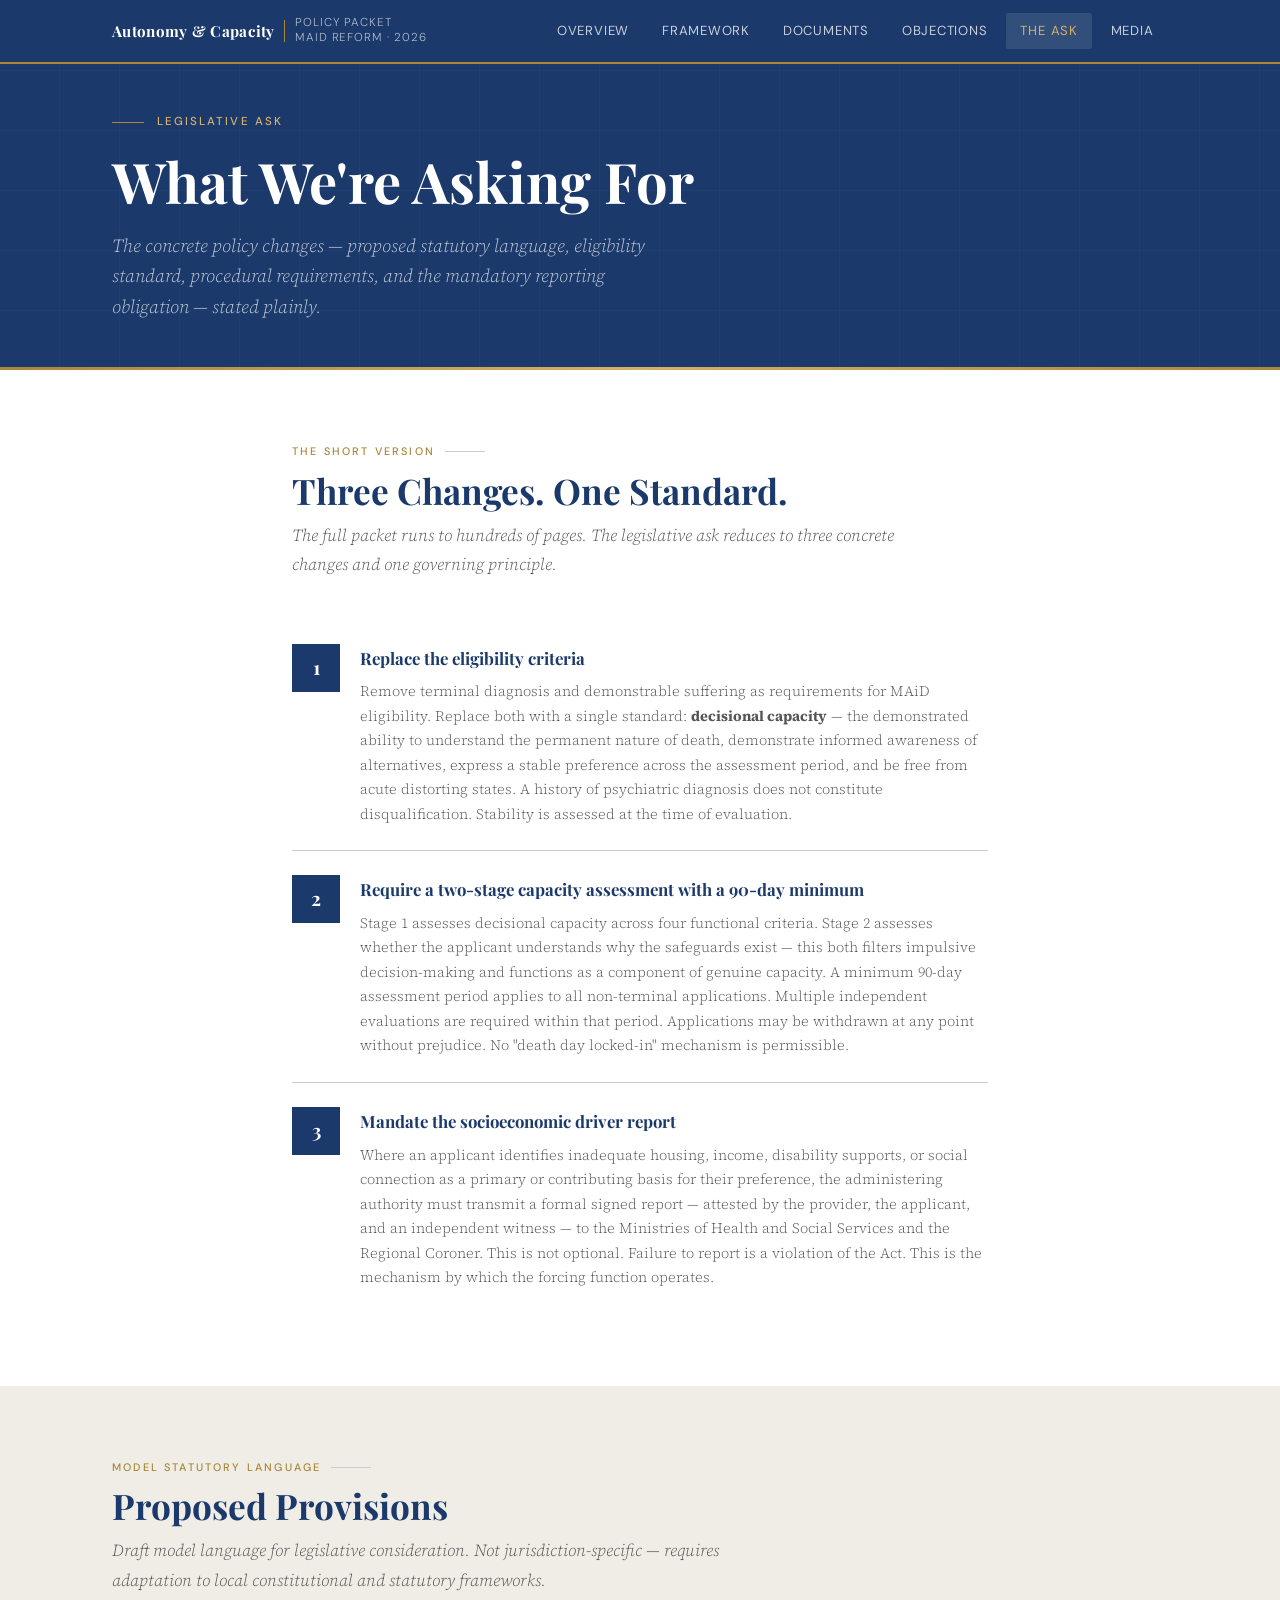
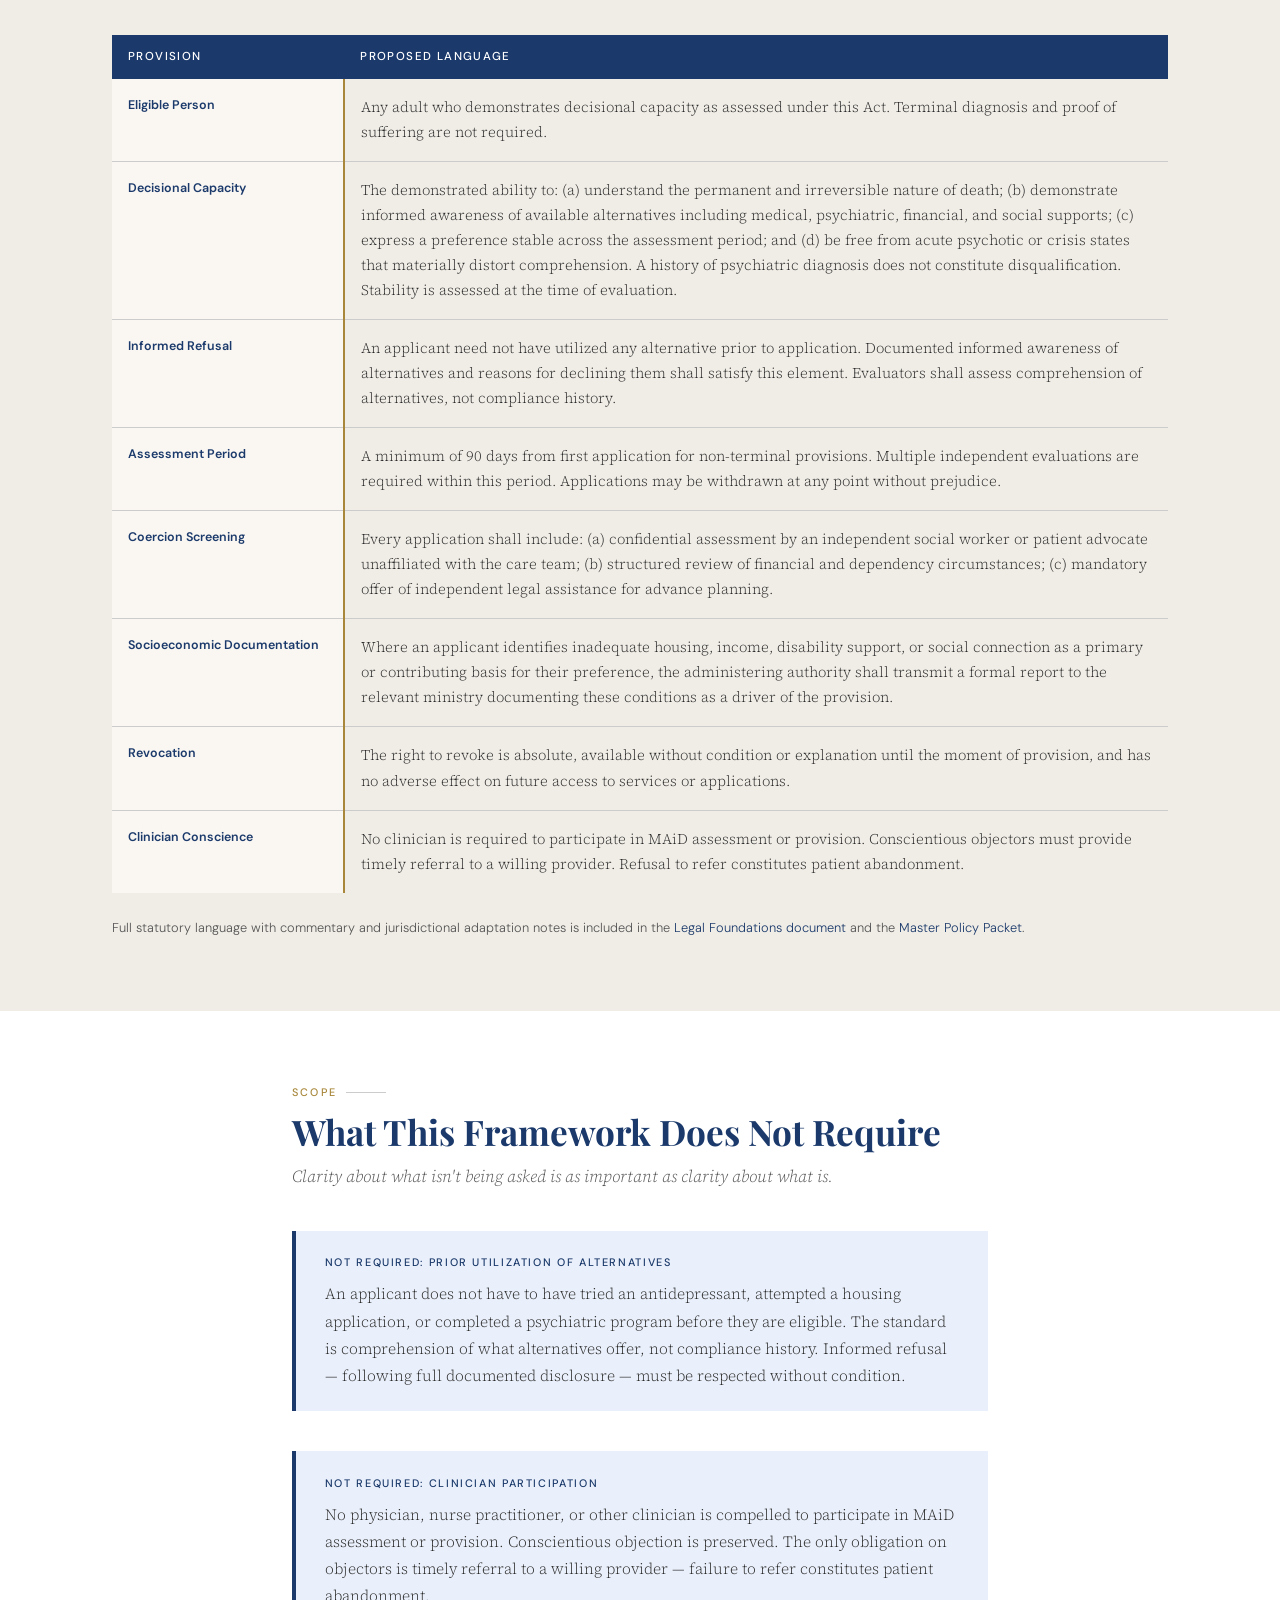
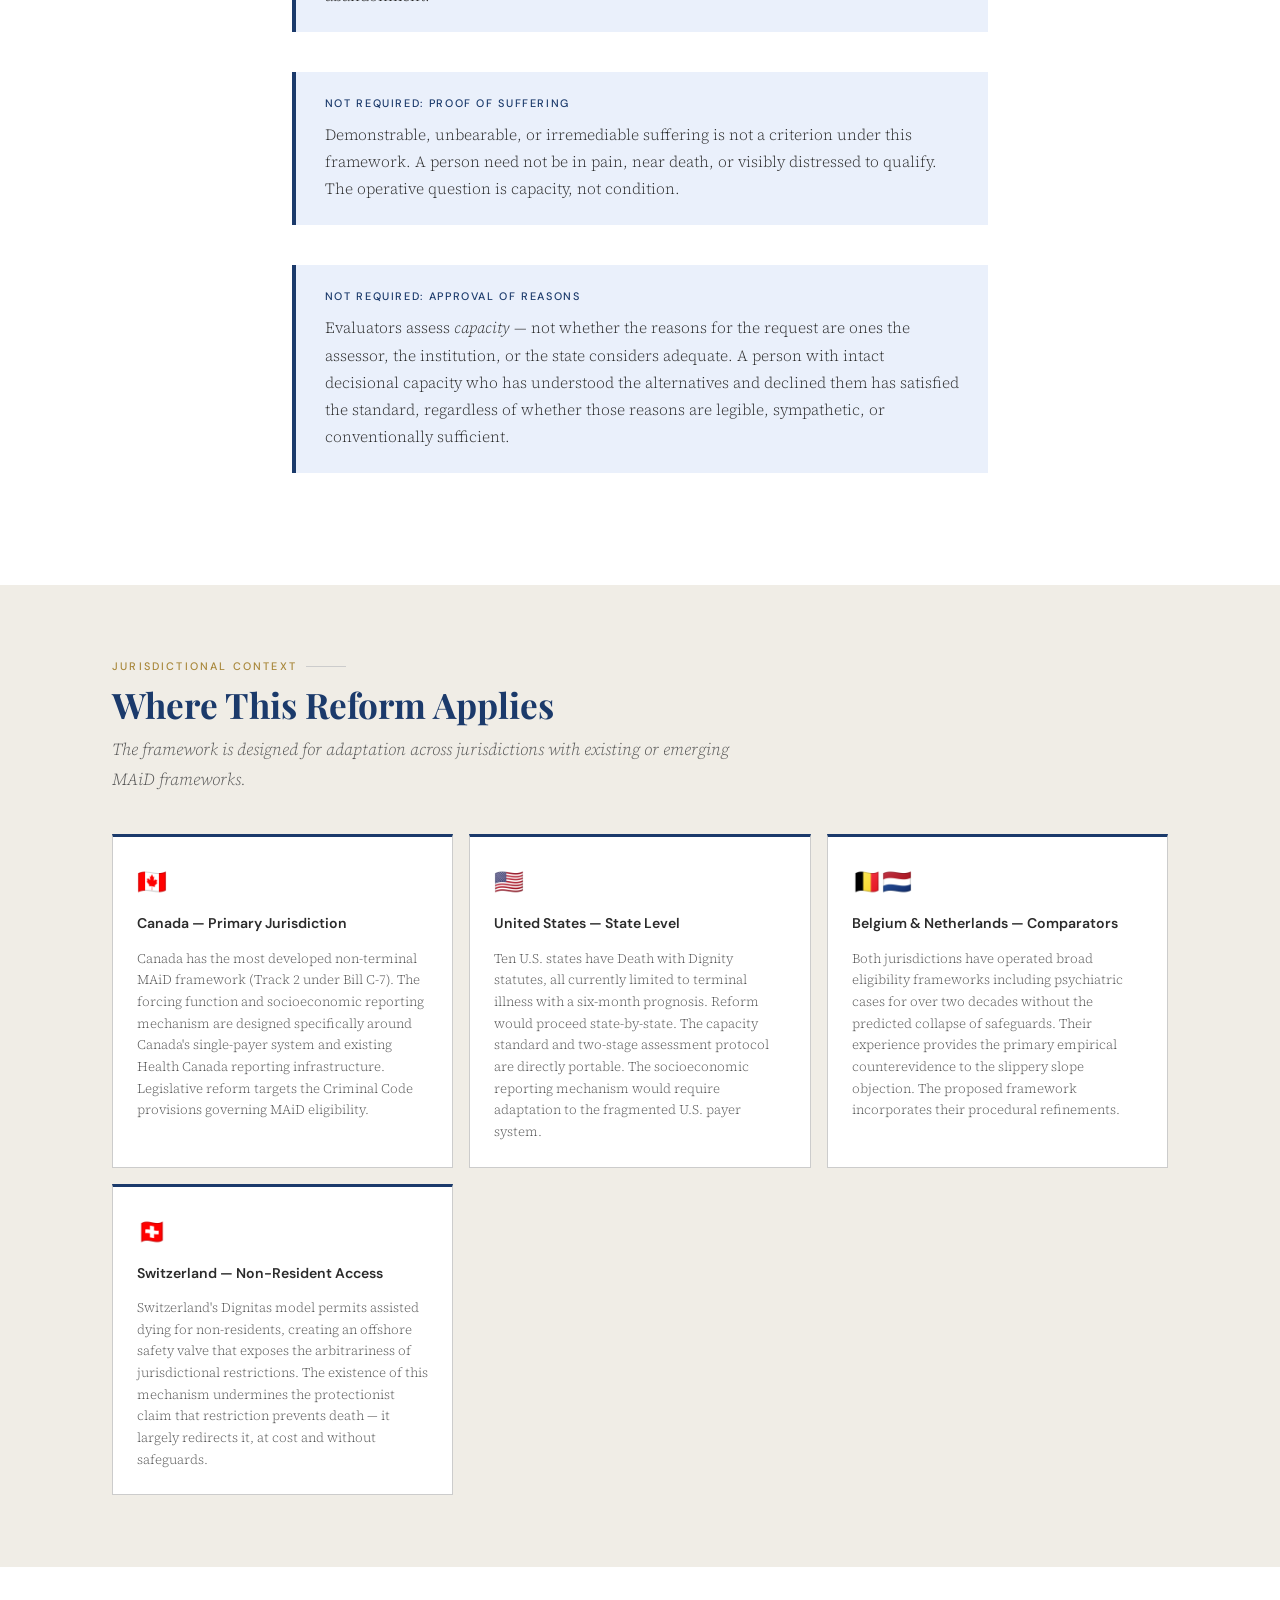
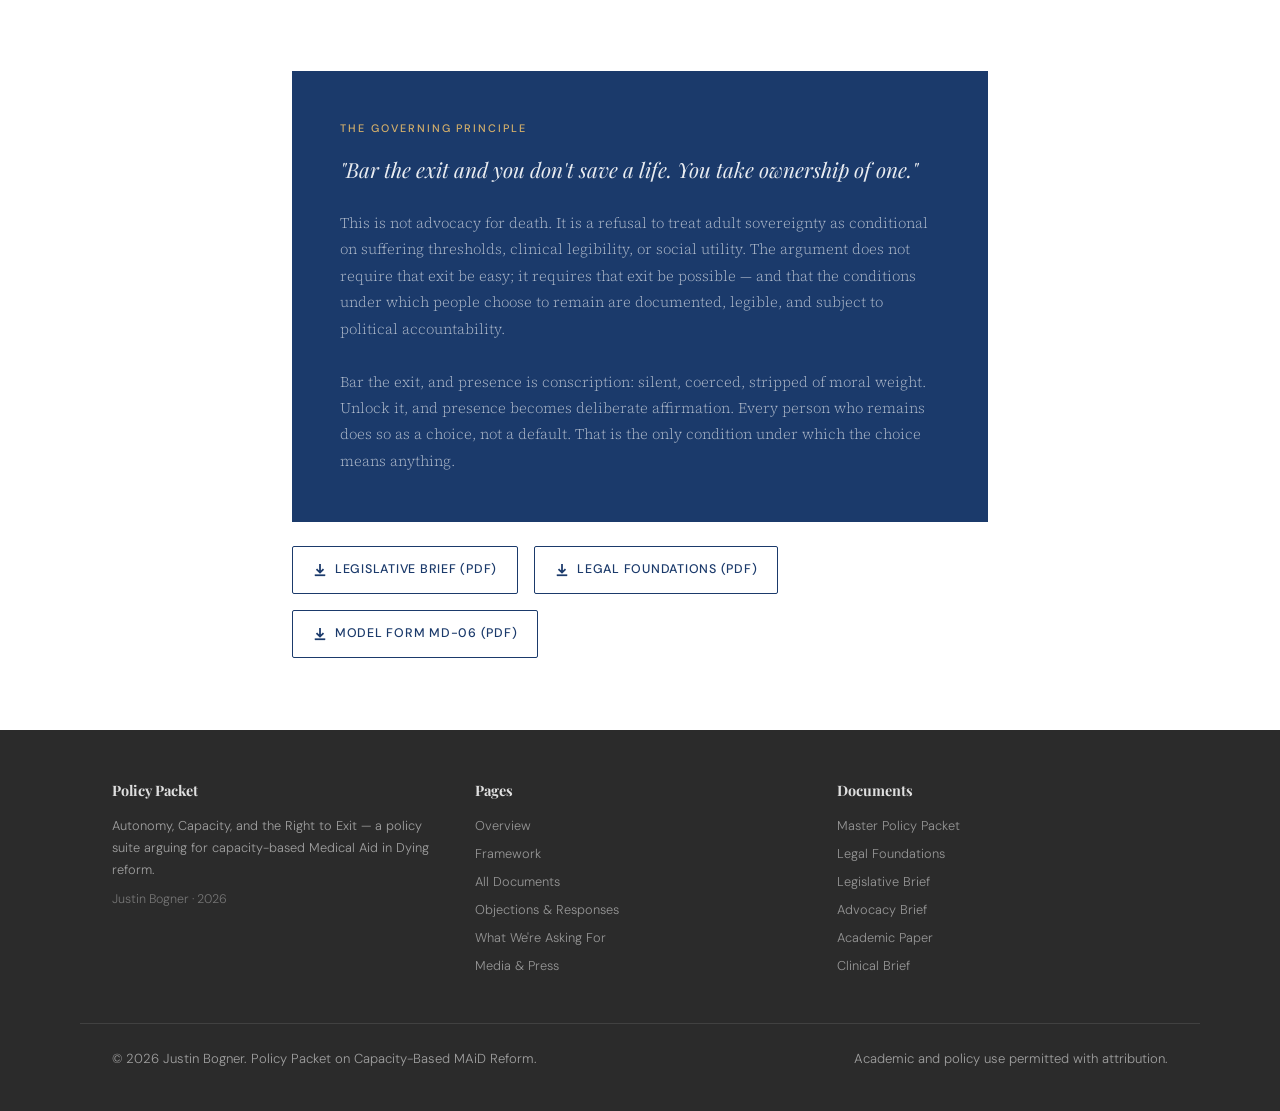
==== commit 480cbee2: "removed personal anecdotes" ====
--- a/ask.html
+++ b/ask.html
@@ -22,7 +22,6 @@
       <a href="documents.html">Documents</a>
       <a href="objections.html">Objections</a>
       <a href="ask.html" class="active">The Ask</a>
-      <a href="essay.html">Essay</a>
       <a href="media.html">Media</a>
     </nav>
     <button class="nav-toggle" aria-label="Toggle navigation" aria-expanded="false">
@@ -232,7 +231,6 @@
       <a href="documents.html">All Documents</a>
       <a href="objections.html">Objections &amp; Responses</a>
       <a href="ask.html">What We're Asking For</a>
-      <a href="essay.html">Companion Essay</a>
       <a href="media.html">Media &amp; Press</a>
     </div>
     <div class="footer-col">
